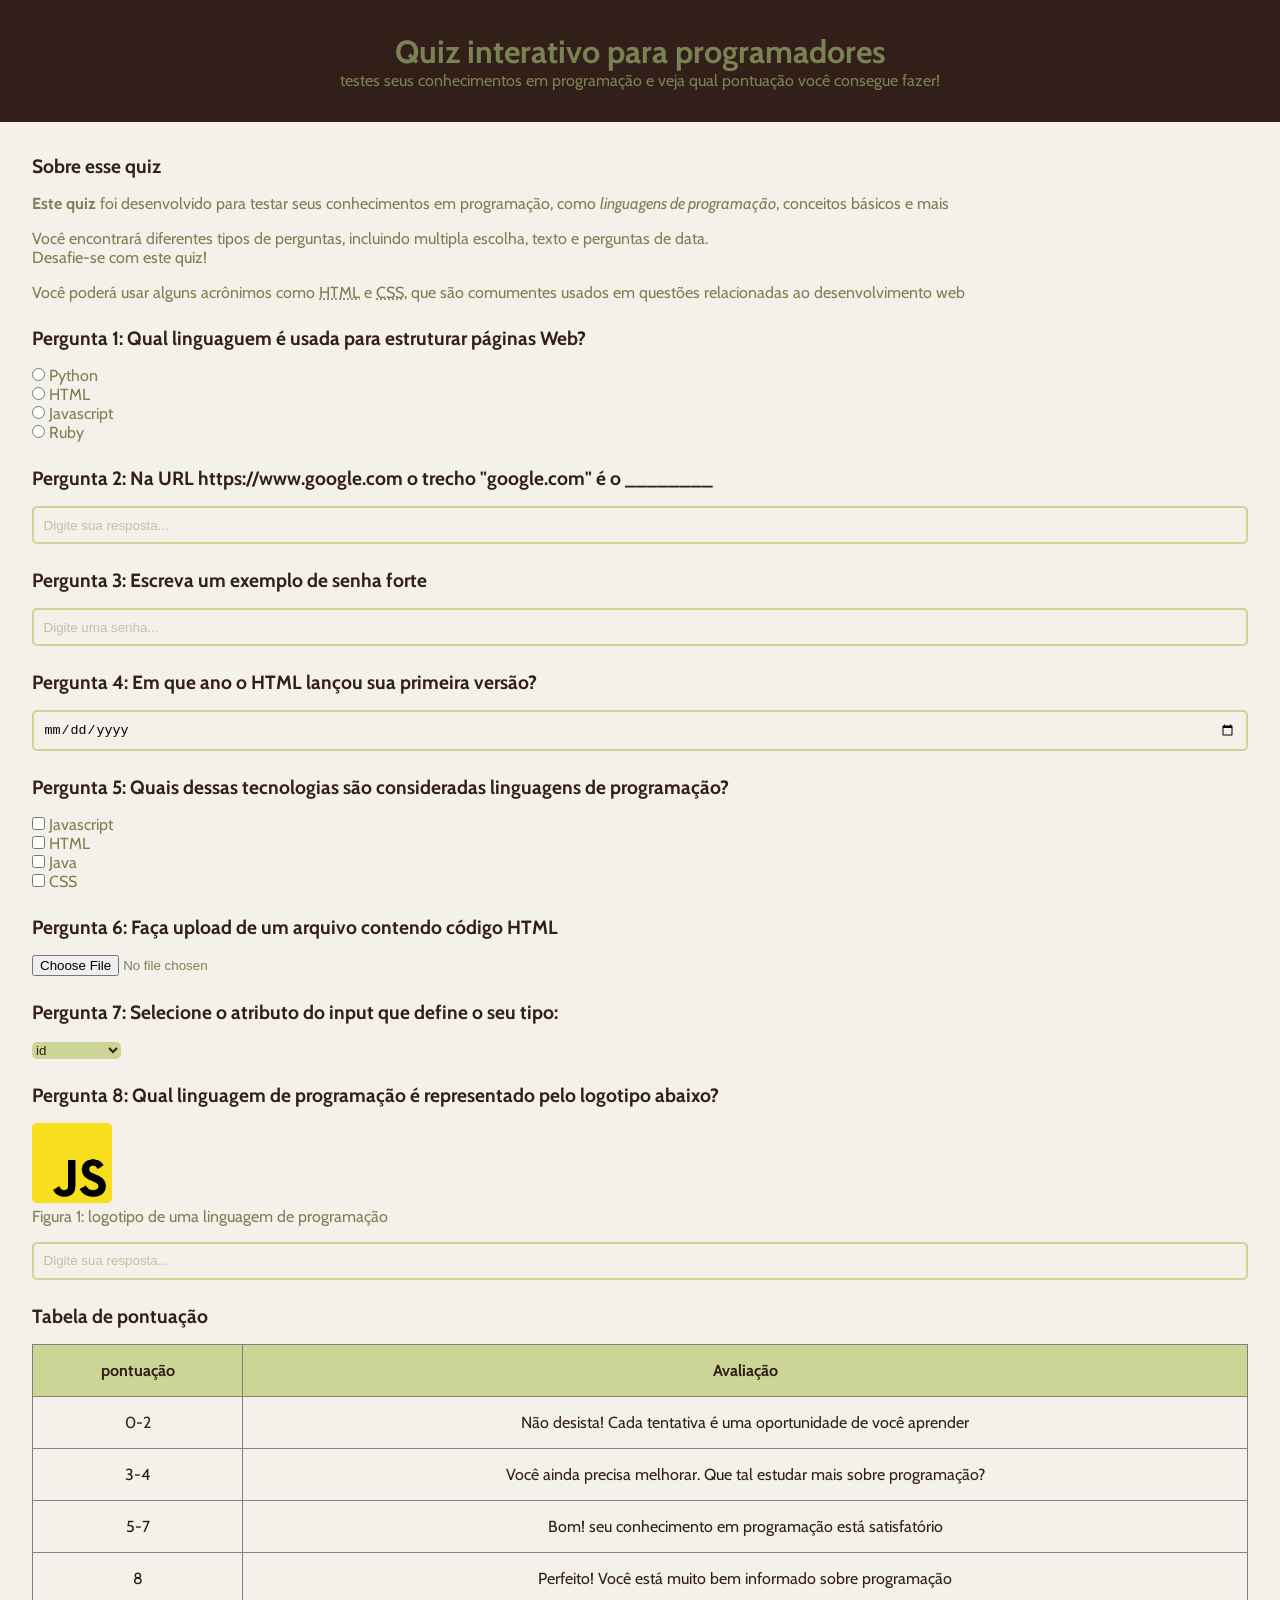
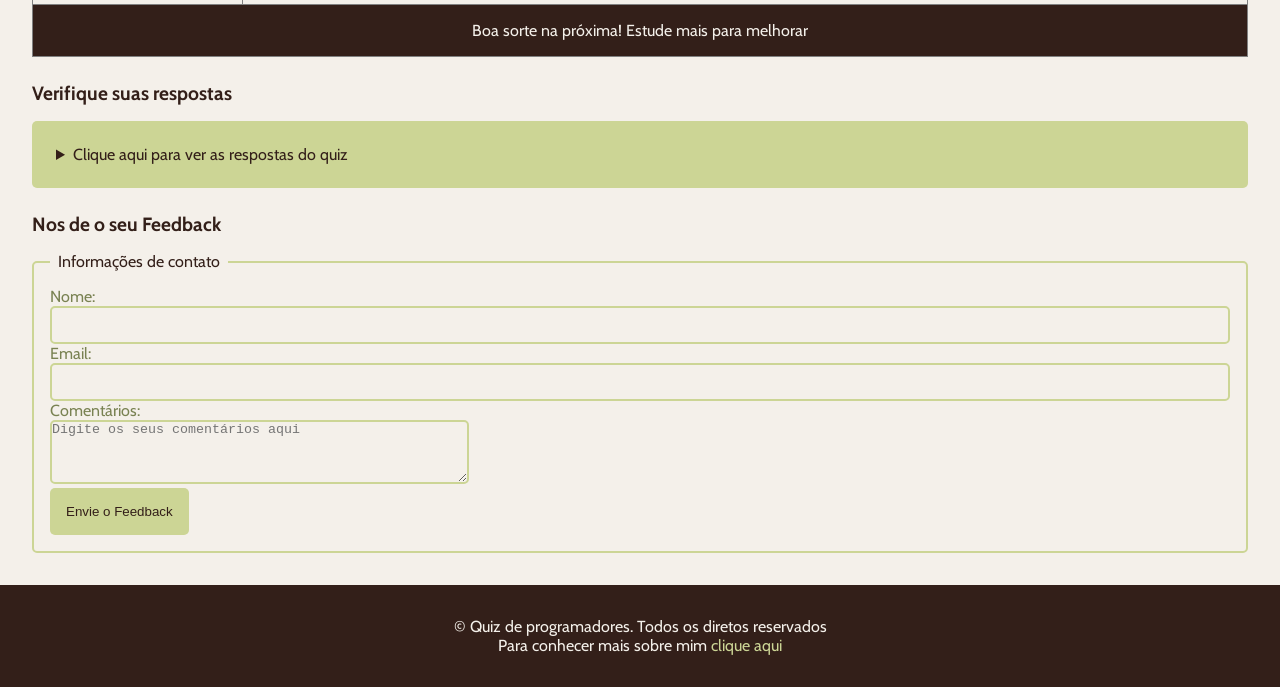
==== index.html @ fe7c7ef5 "primeiro commit" ====
<!DOCTYPE html>
<html>  
    <head>
            <title>Quiz para Programadores</title>
            <meta name="description" content="Um quiz interativo para testar os seus conhecimentos">
            <link rel="stylesheet" href="style.css">
    </head>
    <body>
        <header>
            <h1>Quiz interativo para programadores</h1>
            <p>testes seus conhecimentos em programação e veja qual pontuação você consegue fazer! </p>
        </header>
        <main>
            <!--Introdução-->
            <section> 
                <h2>Sobre esse quiz</h2>
                <p> <strong>Este quiz</strong> foi desenvolvido para testar seus conhecimentos em programação, como <em>linguagens de programação</em>, conceitos básicos e mais</p>
                <p>Você encontrará diferentes tipos de perguntas, incluindo multipla escolha, texto e perguntas de data. <br>Desafie-se com este quiz!</p>
                <p>Você poderá usar alguns acrônimos como <abbr title="HyperText Markup Language">HTML</abbr> e <abbr title="Cascading Style Sheets">CSS</abbr>, que são comumentes usados em questões relacionadas ao desenvolvimento web</p>
            </section>
            <!--Pergunta 1: múltipla escolha-->
            <section>
                <h2>Pergunta 1: Qual linguaguem é usada para estruturar páginas Web?</h2>
                <form>
                    <input type="radio" value="Python" id="p1a" name="pergunta1">
                    <label for="p1a">Python</label><br>
                    <input type="radio" value="HTML" id="p1b" name="pergunta1"> 
                    <label for="p1b">HTML</label><br>
                    <input type="radio" value="Javascript" id="p1c" name="pergunta1">
                    <label for="p1c">Javascript</label><br>
                    <input type="radio" value="Ruby" id="p1d" name="pergunta1">
                    <label for="p1d">Ruby</label><br>
                </form>
            </section>
            <!--Pergunta 2: texto-->
            <section>
                <h2>Pergunta 2: Na URL https://www.google.com o trecho "google.com" é o ________</h2>
                <form>
                    <input type="text" id="p2" name="pergunta2" placeholder="Digite sua resposta..."    >
                </form>
            </section>
            <!--Pergunta 3: senha-->
            <section>
                <h2>Pergunta 3: Escreva um exemplo de senha forte </h2>
                <form>
                    <input type="password" id="p3" name="pergunta3" placeholder="Digite uma senha...">
                </form>
            </section>
            <!--Pergunta 4: data-->
            <section>
                <h2>Pergunta 4: Em que ano o HTML lançou sua primeira versão?</h2>
                <form>
                    <input type="date" id="p4" name="pergunta4">
                </form>
            </section>
            <!--Pergunta 5: seleção múltipla-->
            <section>
                <h2>Pergunta 5: Quais dessas tecnologias são consideradas linguagens de programação?</h2>
                <form>
                    <input type="checkbox" id="p5a" name="pergunta5" value="Javascript">
                    <label for="p5a">Javascript</label><br>
                    <input type="checkbox" id="p5b" name="pergunta5" value="HTML">
                    <label for="p5b">HTML</label><br>
                    <input type="checkbox" name="pergunta5" id="p5c" value="Java">
                    <label for="p5c">Java</label><br>
                    <input type="checkbox" name="pergunta5" id="p5d" value="CSS">
                    <label for="p5d">CSS</label> <br>
                </form>
            </section>
            <!--Pergunta 6: upload de arquivo-->
            <section>
                <h2>Pergunta 6: Faça upload de um arquivo contendo código HTML</h2>
                <form>
                    <input type="file" name="pergunta6" id="p6">
                </form>
            </section>
            <!--Pergunta 7: menu suspenso-->
            <section>
                <h2>Pergunta 7: Selecione o atributo do input que define o seu tipo:</h2>
                <form>
                   <select name="pergunta7" id="p7">
                        <option value="id">id</option>
                        <option value="type">type</option>
                        <option value="placeholder">placeholder</option>
                    </select> 
                </form>            
            </section>
            <!--Pergunta 8: imagem-->
            <section>
                <h2>Pergunta 8: Qual linguagem de programação é representado pelo logotipo abaixo?</h2>
                <figure>
                    <img src="assets/Javascript.png" alt="logotipo de uma linguagem de programação"><br> 
                    <figcaption>Figura 1: logotipo de uma linguagem de programação</figcaption>
                </figure>
                <input type="text" name="pergunta 8" id="p8" placeholder="Digite sua resposta..."> 
            </section>
            <!--Tabela de pontuação-->
            <section>
                <h2>Tabela de pontuação</h2>
                <table border="1">
                    <thead>
                        <tr>
                            <th>pontuação</th>
                            <th>Avaliação</th>
                        </tr>
                    </thead>
                    <tbody>
                        <tr>
                            <td>0-2</td>
                            <td>Não desista! Cada tentativa é uma oportunidade de você aprender</td>             
                        </tr>
                        <tr>
                            <td>3-4</td>
                            <td>Você ainda precisa melhorar. Que tal estudar mais sobre programação?</td>
                        </tr>
                        <tr>
                            <td>5-7</td>
                            <td>Bom! seu conhecimento em programação está satisfatório</td>
                        </tr>
                        <tr>
                            <td>8</td>
                            <td>Perfeito! Você está muito bem informado sobre programação</td>
                        </tr>
                    </tbody>
                    <tfoot>
                        <tr>
                            <td colspan="2">Boa sorte na próxima! Estude mais para melhorar    </td>
                        </tr>
                    </tfoot>
                </table>
            </section>
            <!--Listas de Respostas-->
            <section>
                <h2>Verifique suas respostas</h2>  
                <details>
                    <summary>Clique aqui para ver as respostas do quiz</summary>
                    <ol>
                        <li>HTML</li>
                        <li>Domínio</li>
                        <li>Ab23"kao87#d</li>
                        <li>1991</li>
                        <li>Javascript, Java</li>
                        <li>Arquivo deve ter extensão .html</li>
                        <li>Type</li>
                        <li>Java</li>
                    </ol>
                </details>
            </section>
            <!--Formulário de Feedback-->
            <section>
                <h2>Nos de o seu Feedback</h2>
                <form>
                    <fieldset>
                        <legend>Informações de contato</legend>
                        <label for="nome">Nome:</label>
                        <input type="text" name="nome" id="nome"><br>
                        <label for="email">Email: </label>
                        <input type="email" name="email" id="email"><br>
                        <label  for="comentários">Comentários: </label><br>
                        <textarea name="comentarios" id="comentarios" rows="4" cols="50" placeholder="Digite os seus comentários aqui"></textarea><br>
                        <button onclick="alert('FEEDBACK ENVIADO')">Envie o Feedback</button>
                    </fieldset>
                </form>
            </section>
        </main>
        <footer>
            <p class="paragrafo-footer">&copy Quiz de programadores. Todos os diretos reservados</p>
            <p class="paragrafo-footer">Para conhecer mais sobre mim <a href="sobremim.html" target="_blank">clique aqui</a> </p>
        </footer>
    </body>
</html>
---- style.css ----
@import url('https://fonts.googleapis.com/css2?family=Cabin:ital,wght@0,400..700;1,400..700&display=swap');

*{
    margin: 0;
    padding: 0;
    box-sizing: border-box;
}

body {
    background-color: #f4f0ea;
    color: #798252;
    font-family: "Cabin", sans-serif;
    font-weight: 400;
}

header {
    padding: 2rem;
    background-color: #331f19; 
    text-align: center;
}

main {
    padding: 2rem;
    display: flex;
    flex-direction: column;
    gap: 1.5rem;
}

section {
    display: flex;
    flex-direction: column;
    gap: 1rem;
}

h2 {
    color: #331f19;
    font-size: 1.2rem;
}

input[type="radio"], input[type="checkbox"] {
    accent-color: #CCD595;
}

input[type="text"], input[type="password"], input[type="date"], input[type="email"]  {
    width: 100%;
    padding:0.6rem;
    border:2px solid #CCD595;
    border-radius: 5px;
    background-color: transparent;
    outline: none; 
}

input::placeholder {
    color: #CBBBA7; 
}

select {
    cursor: pointer;
    background-color: #CCD595;
    color: #331f19;
    border-radius: 5px;
    border: none;
    outline: none; 
}

img {
    width: 5rem;
    border-radius: 5px;
}

table {
    width: 100%;
    border-collapse: collapse;
}

th {
    background-color: #CCD595;
    color: #331f19;
    padding: 1rem;
}

td {
    color: #331f19;
    text-align: center;
    padding: 1rem;
}

tfoot td {
    background-color: #331f19;
    color: #f4f0ea;
}

details{
    background-color: #CCD595;
    border-radius: 5px;
    padding: 1rem;
}

summary {
    cursor: pointer;
    color: #331f19;
    margin: 0.5rem;
}

ol {
    margin-left: 1.5rem;
}

ol li {
    padding: 0.2rem;
}

fieldset {
    border: 2px solid #CCD595;
    border-radius: 5px;
    padding: 1rem;
}

legend {
    color: #331f19;
    padding: 0 0.5rem;
}

textarea {
    border: 2px solid #CCD595;
    border-radius: 5px;
    background-color: transparent;
    outline: none;
}

button {
    cursor: pointer;
    background-color: #CCD595;
    color: #331f19;
    border: none;
    border-radius: 5px;
    padding: 1rem;
}

footer {
    background-color: #331f19;
    text-align: center;
    padding: 2rem;
}

.paragrafo-footer {
    color: #f4f0ea;
}

footer a {
    text-decoration: none;
    color: #CCD595;
}
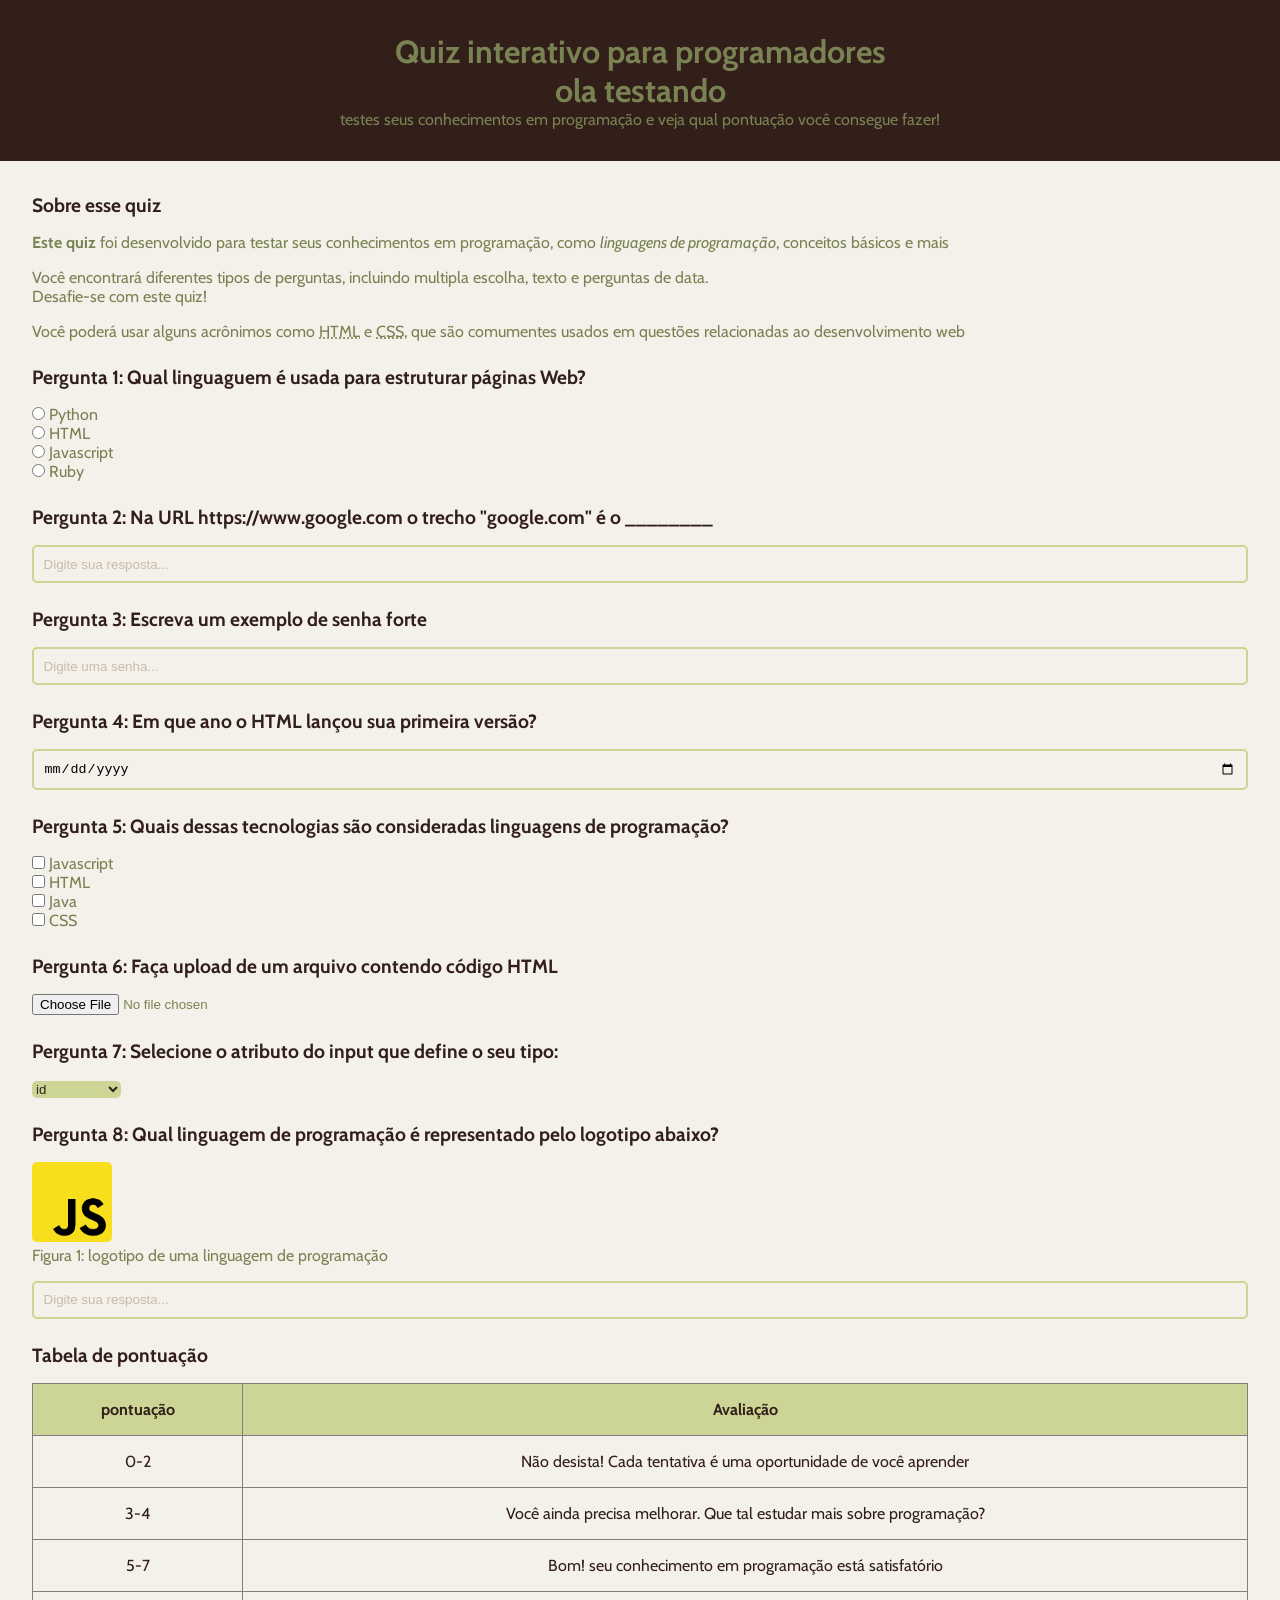
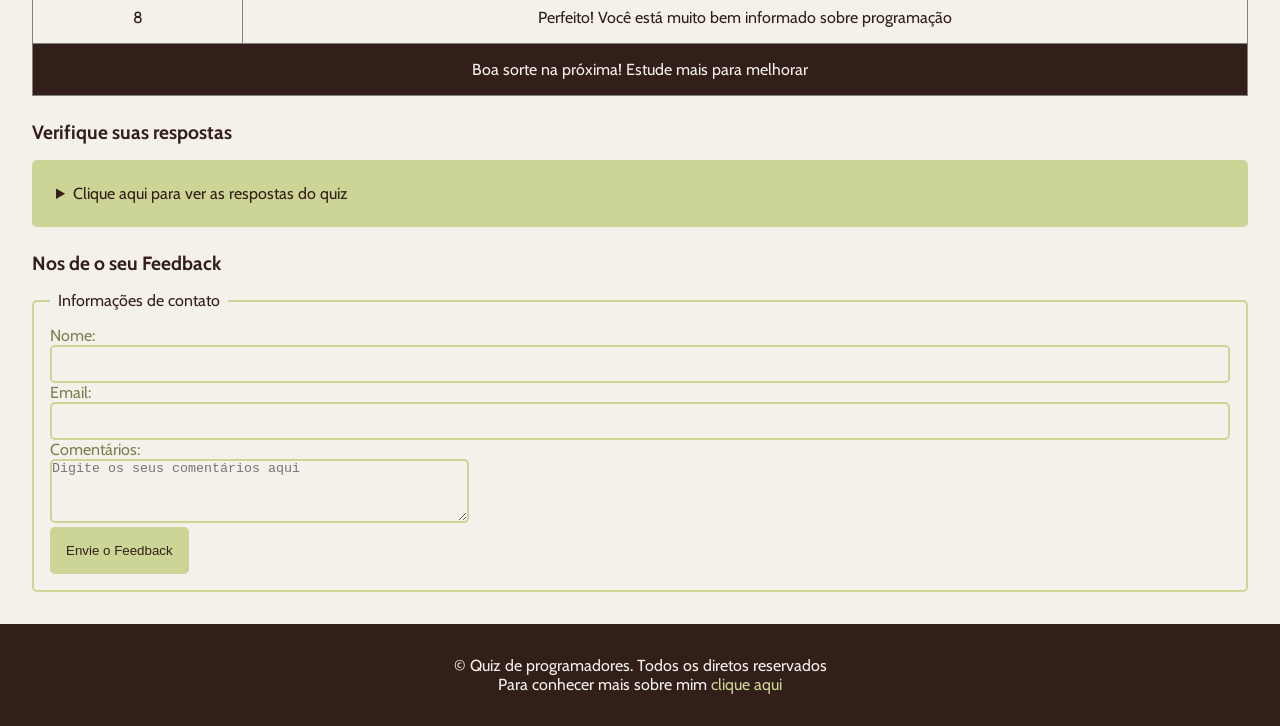
==== commit bc96bb2e: "alterando a estrutura" ====
--- a/index.html
+++ b/index.html
@@ -8,6 +8,7 @@
     <body>
         <header>
             <h1>Quiz interativo para programadores</h1>
+            <h1>ola testando</h1>
             <p>testes seus conhecimentos em programação e veja qual pontuação você consegue fazer! </p>
         </header>
         <main>
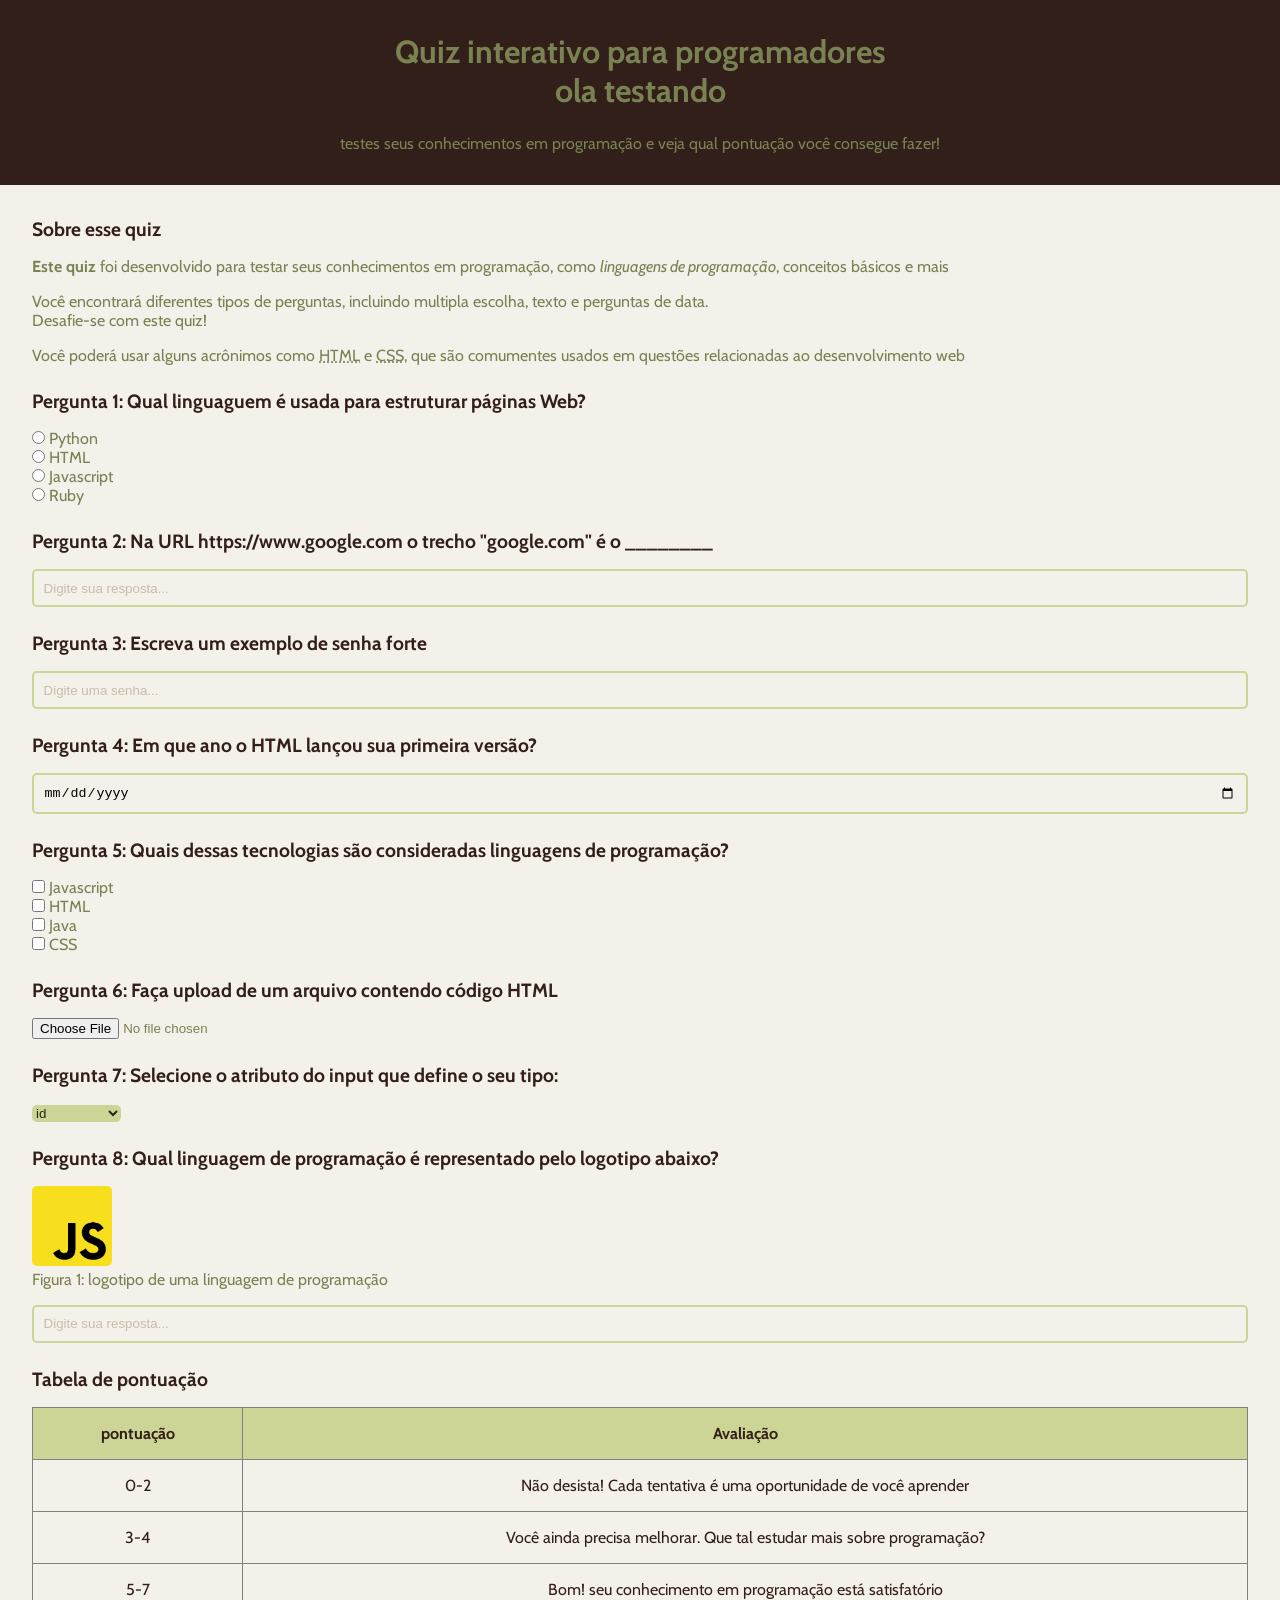
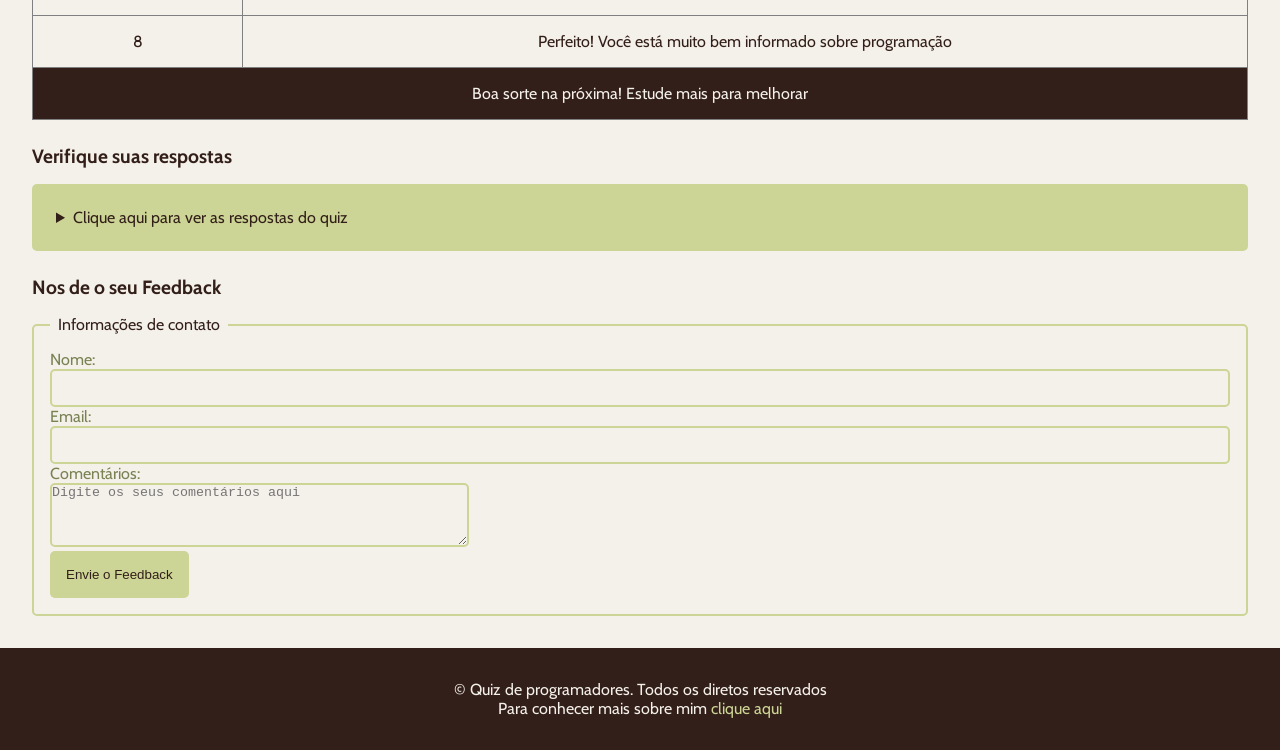
==== commit 175dd297: "terceira mudança" ====
--- a/index.html
+++ b/index.html
@@ -9,6 +9,7 @@
         <header>
             <h1>Quiz interativo para programadores</h1>
             <h1>ola testando</h1>
+            <h2>mais uma vez</h2>
             <p>testes seus conhecimentos em programação e veja qual pontuação você consegue fazer! </p>
         </header>
         <main>
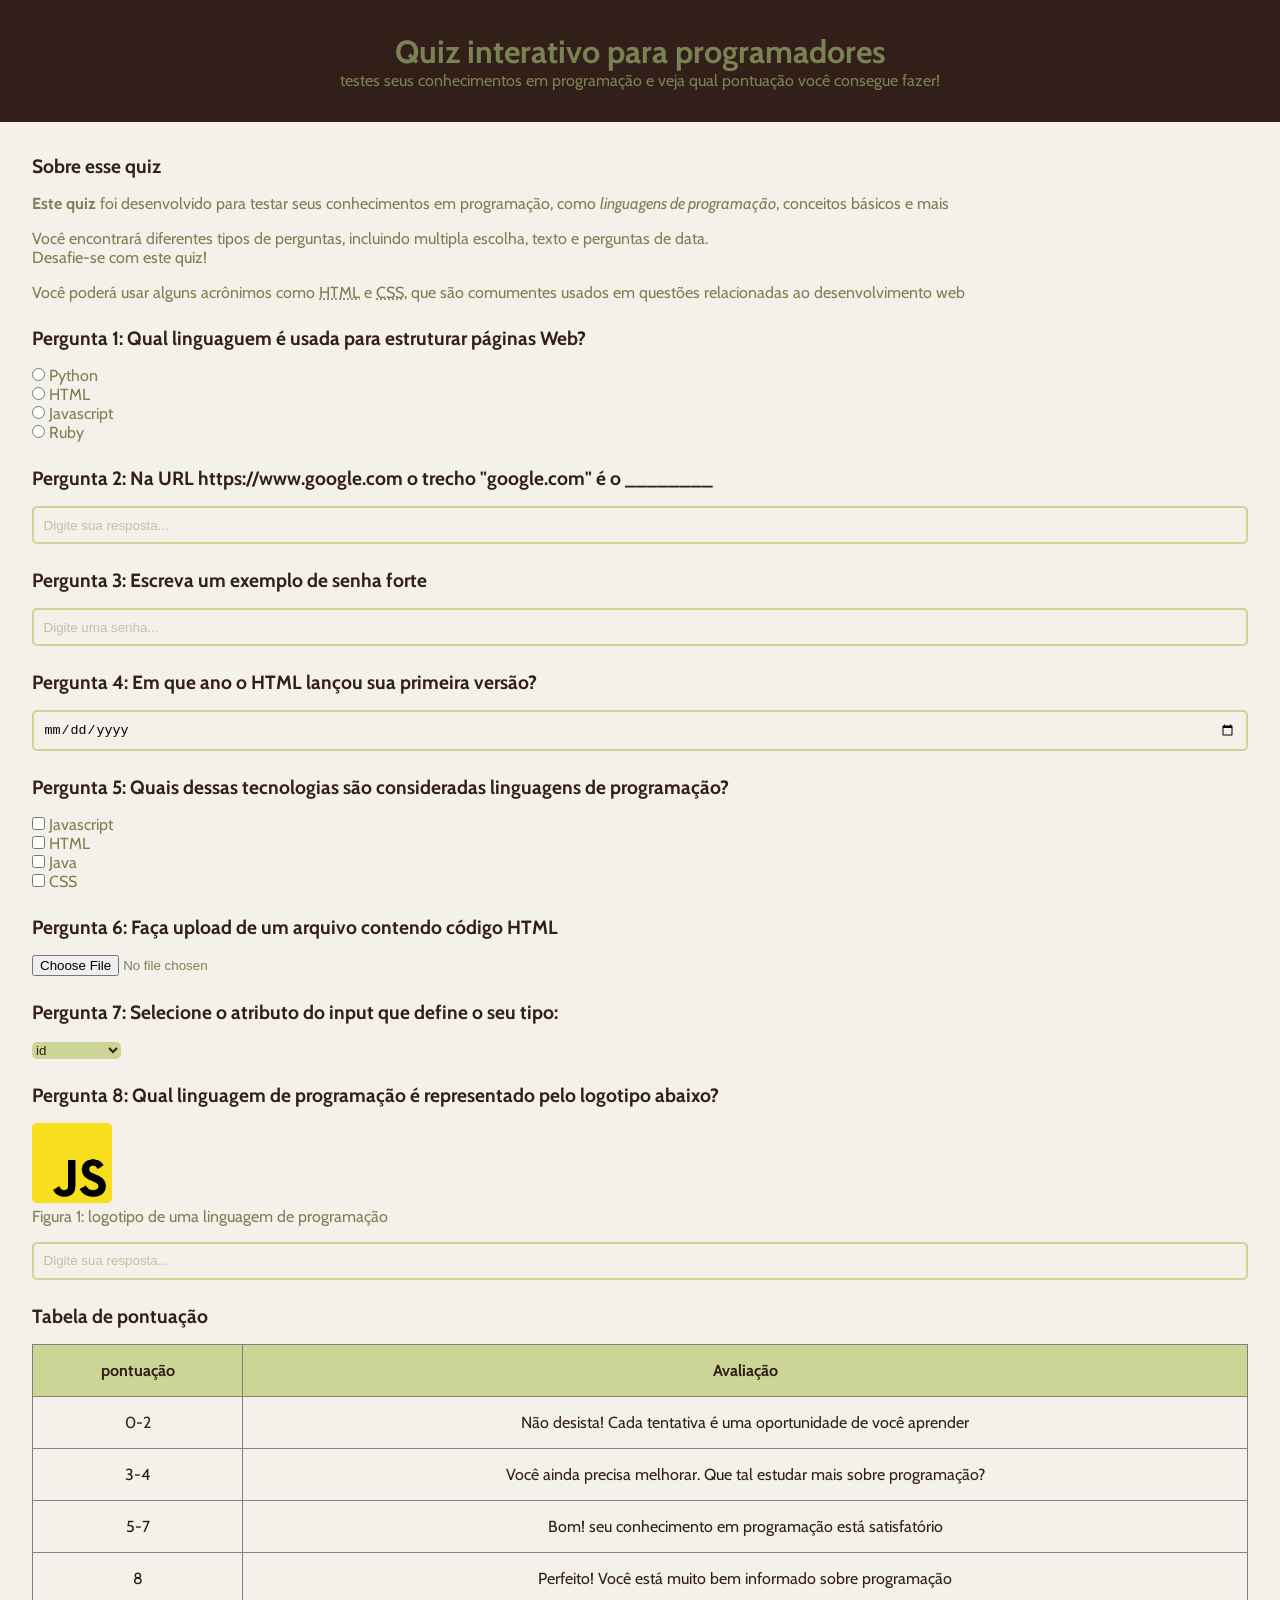
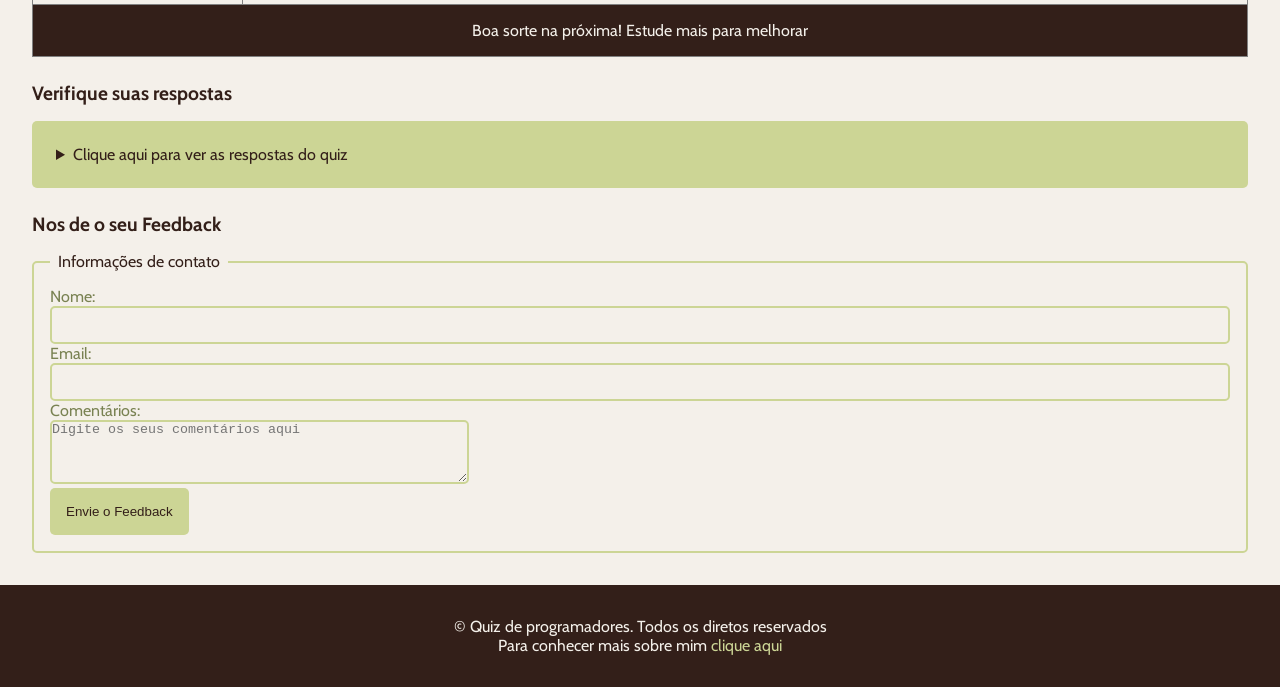
==== commit 4bb55306: "quarta alteração voltando" ====
--- a/index.html
+++ b/index.html
@@ -8,8 +8,6 @@
     <body>
         <header>
             <h1>Quiz interativo para programadores</h1>
-            <h1>ola testando</h1>
-            <h2>mais uma vez</h2>
             <p>testes seus conhecimentos em programação e veja qual pontuação você consegue fazer! </p>
         </header>
         <main>
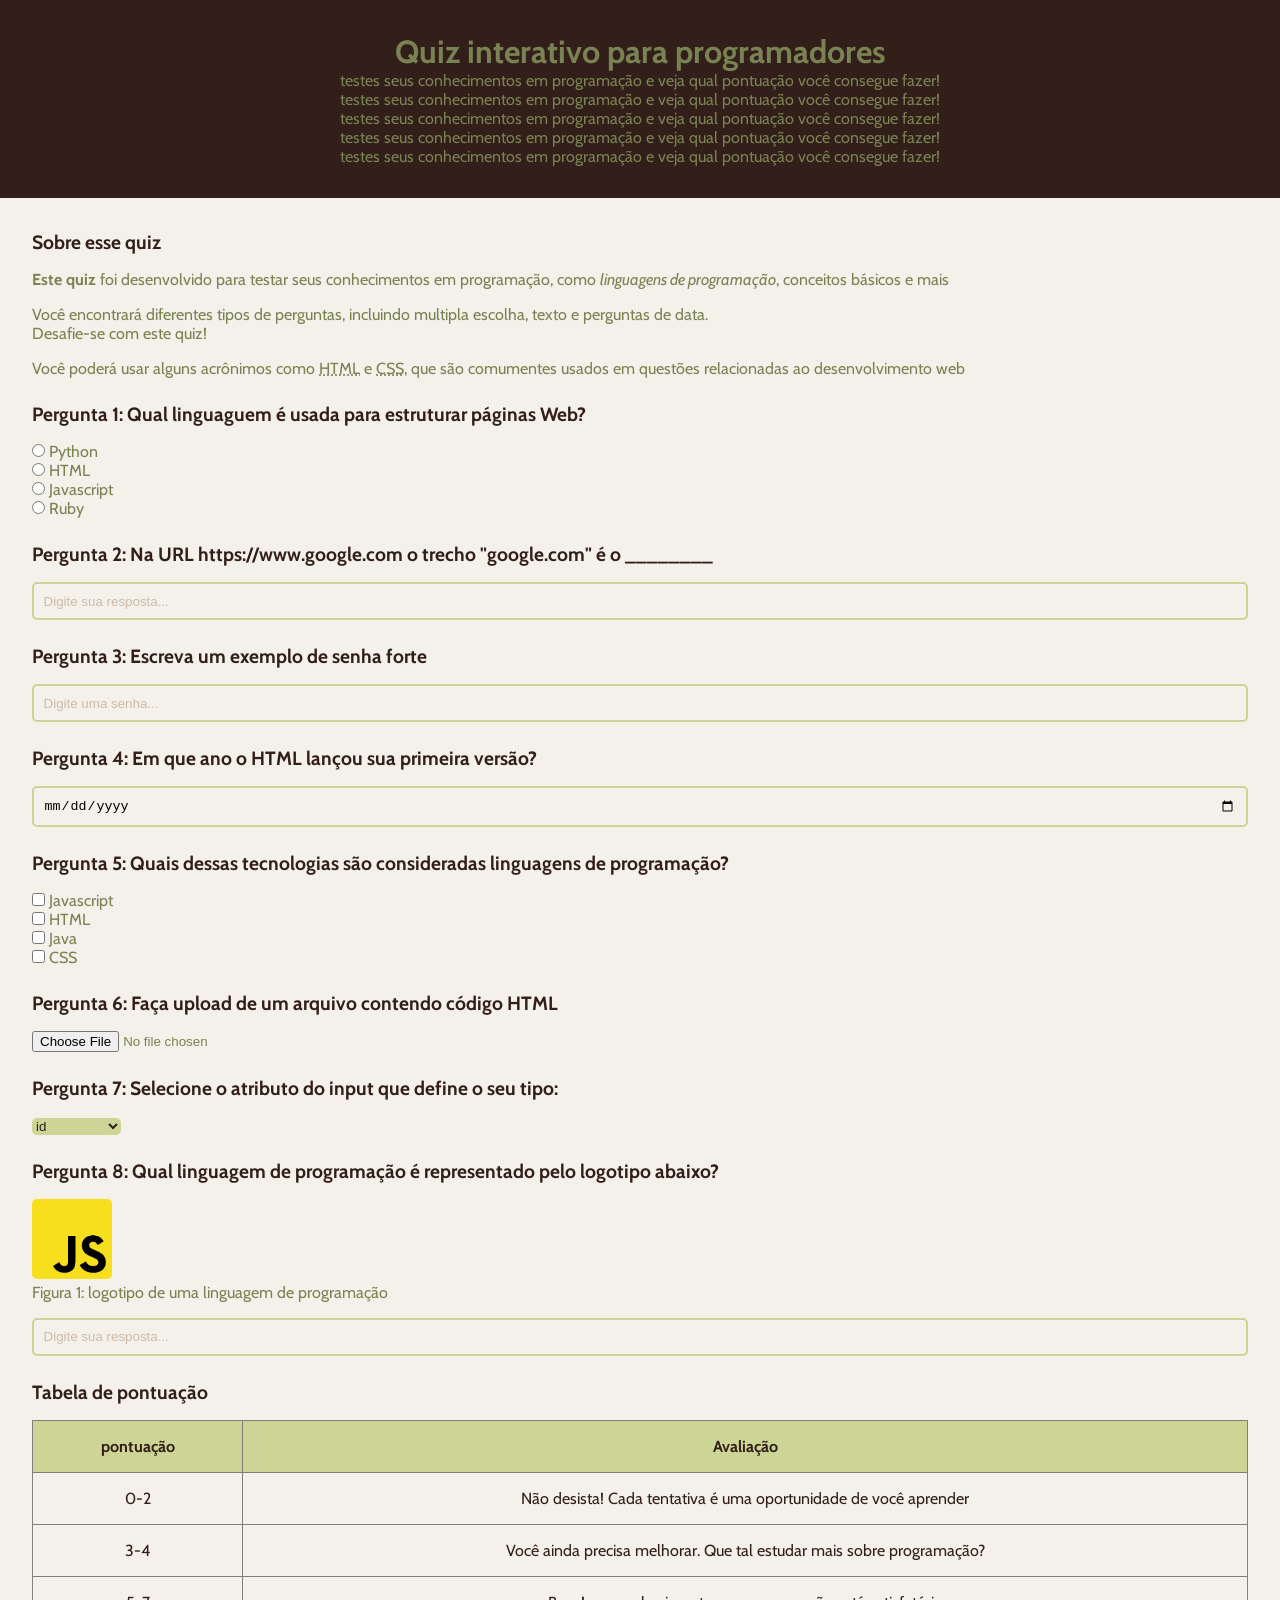
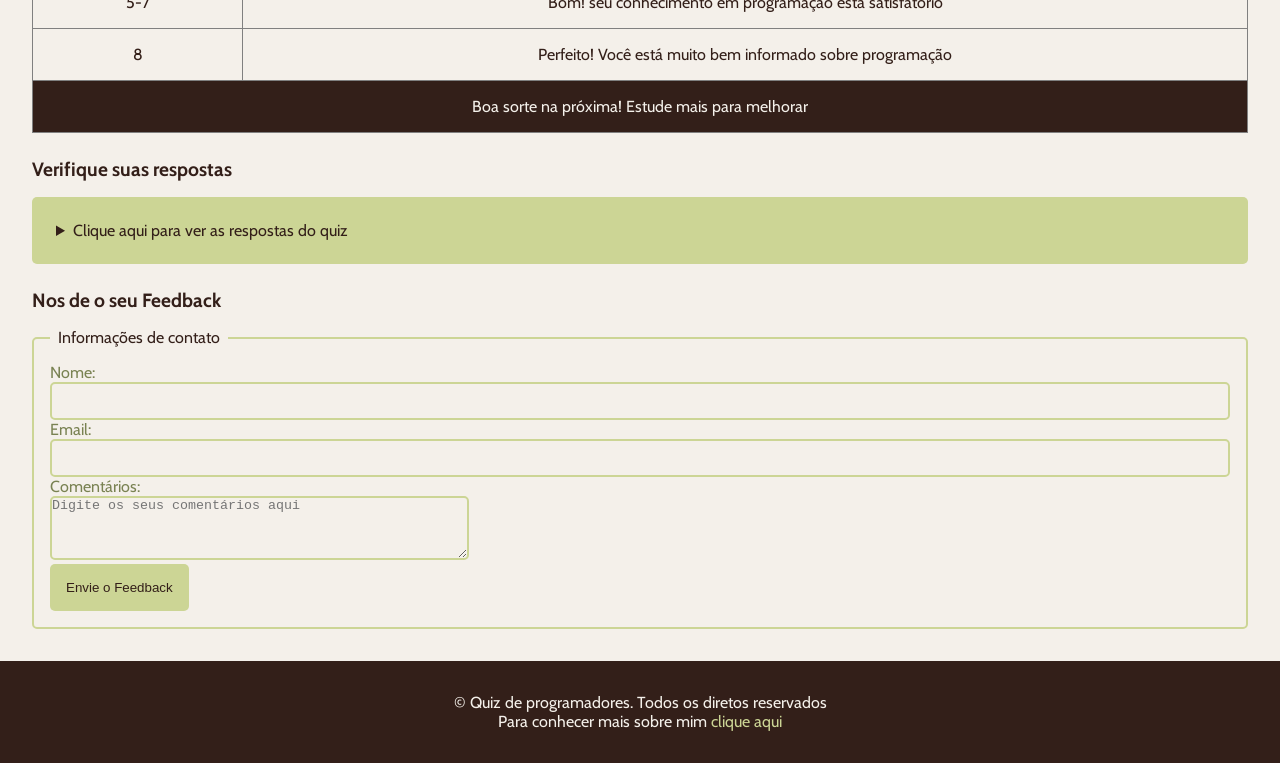
==== commit cb0b61b9: "colocando paragrafos na pagina" ====
--- a/index.html
+++ b/index.html
@@ -8,6 +8,10 @@
     <body>
         <header>
             <h1>Quiz interativo para programadores</h1>
+            <p>testes seus conhecimentos em programação e veja qual pontuação você consegue fazer! </p>
+            <p>testes seus conhecimentos em programação e veja qual pontuação você consegue fazer! </p>
+            <p>testes seus conhecimentos em programação e veja qual pontuação você consegue fazer! </p>
+            <p>testes seus conhecimentos em programação e veja qual pontuação você consegue fazer! </p>
             <p>testes seus conhecimentos em programação e veja qual pontuação você consegue fazer! </p>
         </header>
         <main>
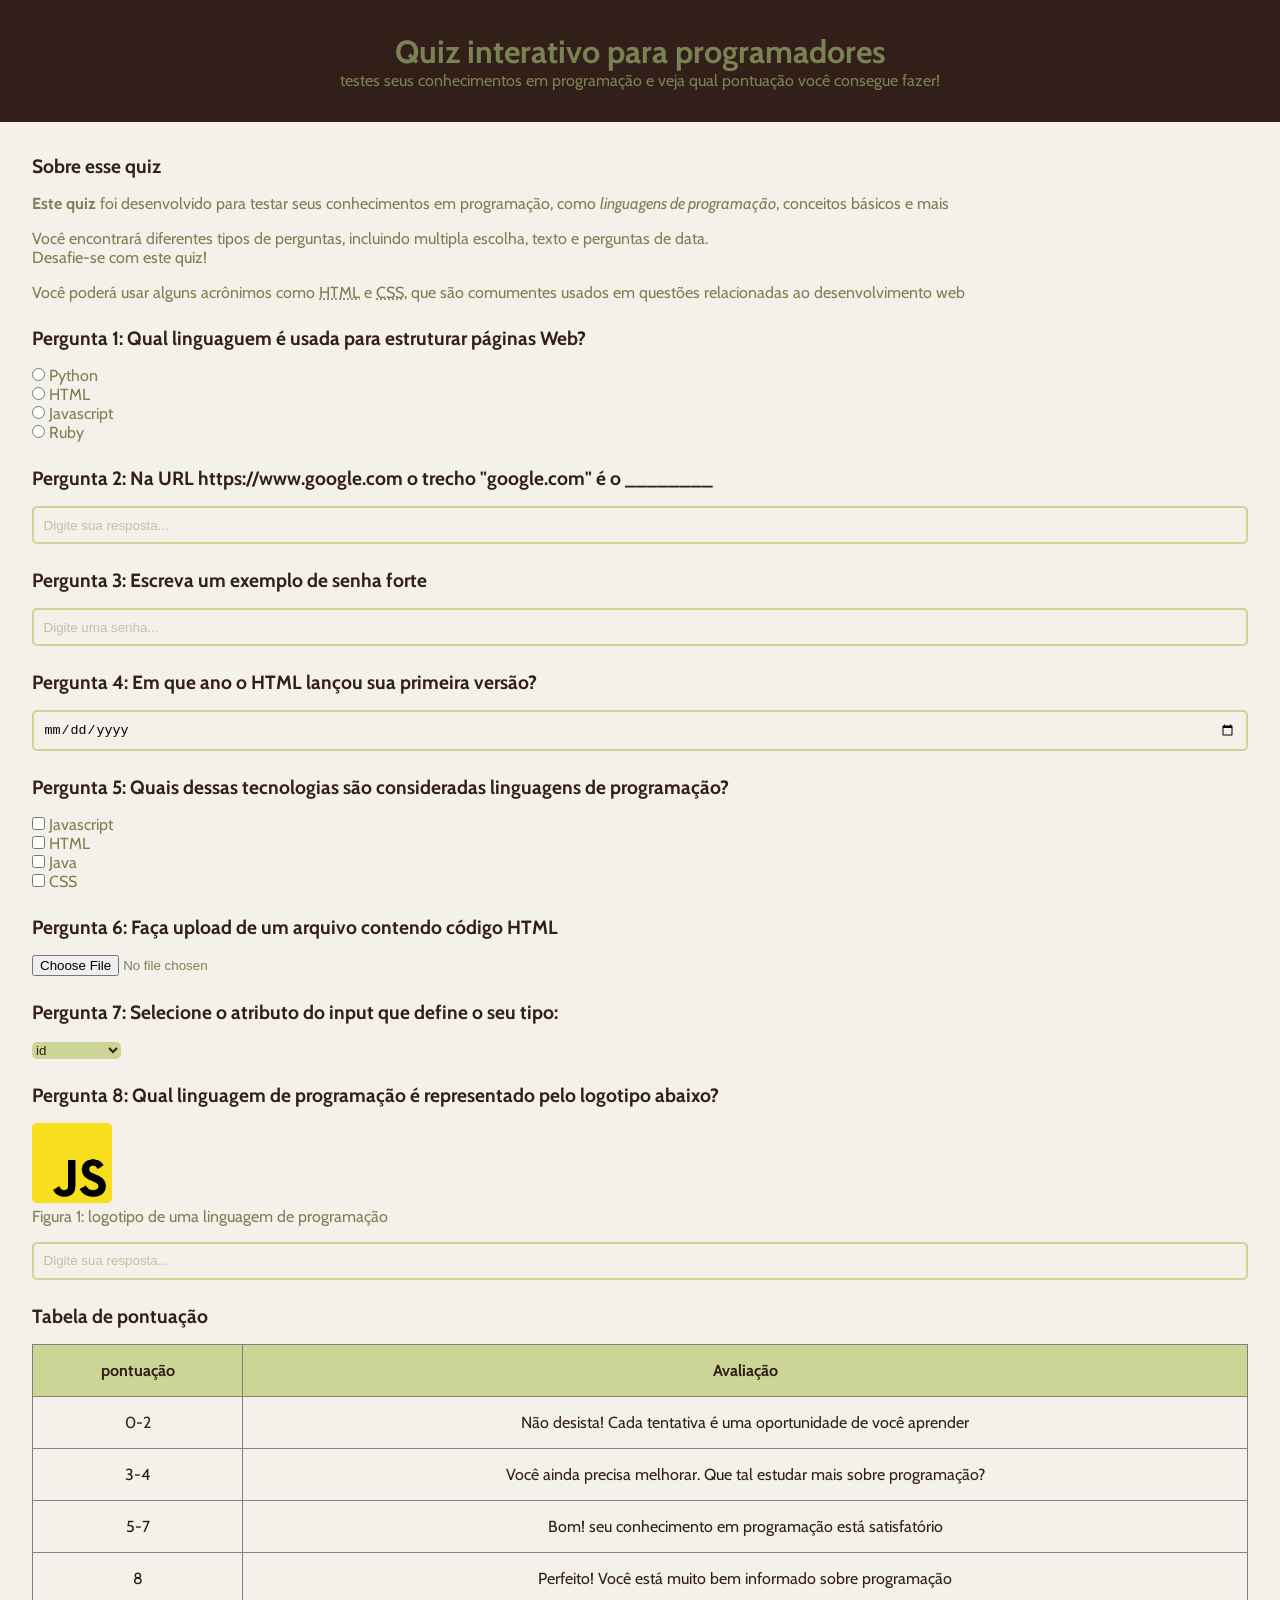
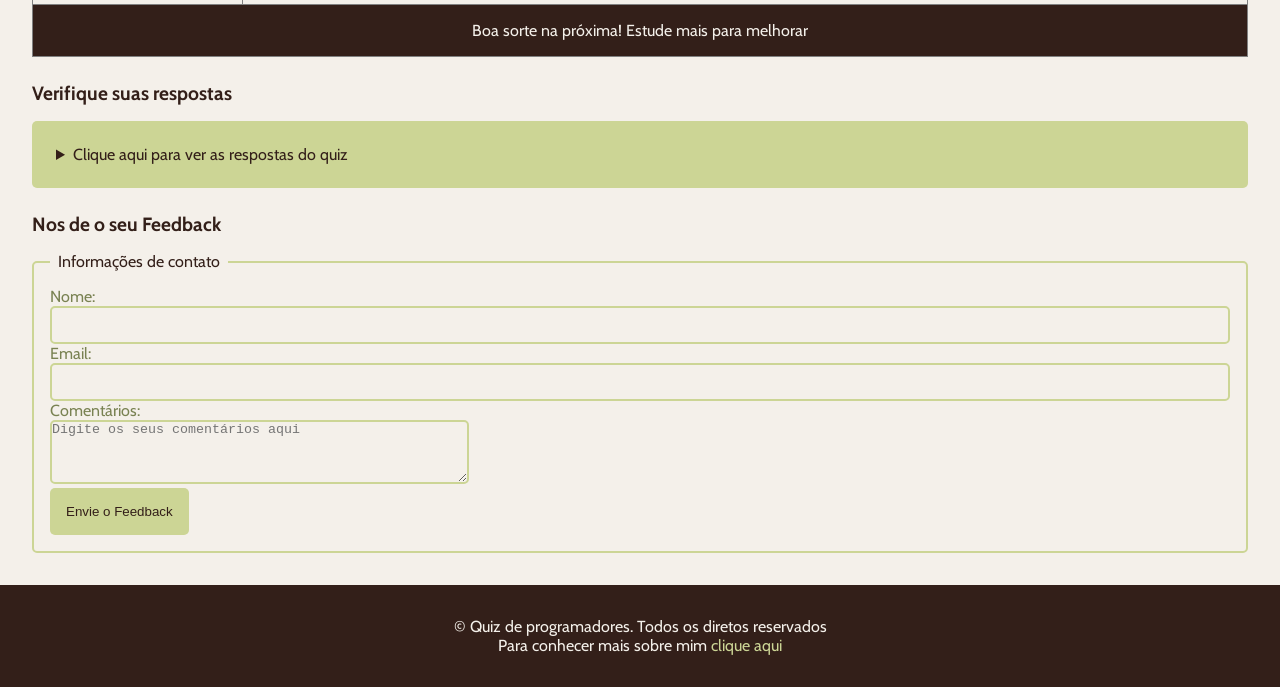
==== commit 224edbac: "removendo paragrafos" ====
--- a/index.html
+++ b/index.html
@@ -8,10 +8,6 @@
     <body>
         <header>
             <h1>Quiz interativo para programadores</h1>
-            <p>testes seus conhecimentos em programação e veja qual pontuação você consegue fazer! </p>
-            <p>testes seus conhecimentos em programação e veja qual pontuação você consegue fazer! </p>
-            <p>testes seus conhecimentos em programação e veja qual pontuação você consegue fazer! </p>
-            <p>testes seus conhecimentos em programação e veja qual pontuação você consegue fazer! </p>
             <p>testes seus conhecimentos em programação e veja qual pontuação você consegue fazer! </p>
         </header>
         <main>
